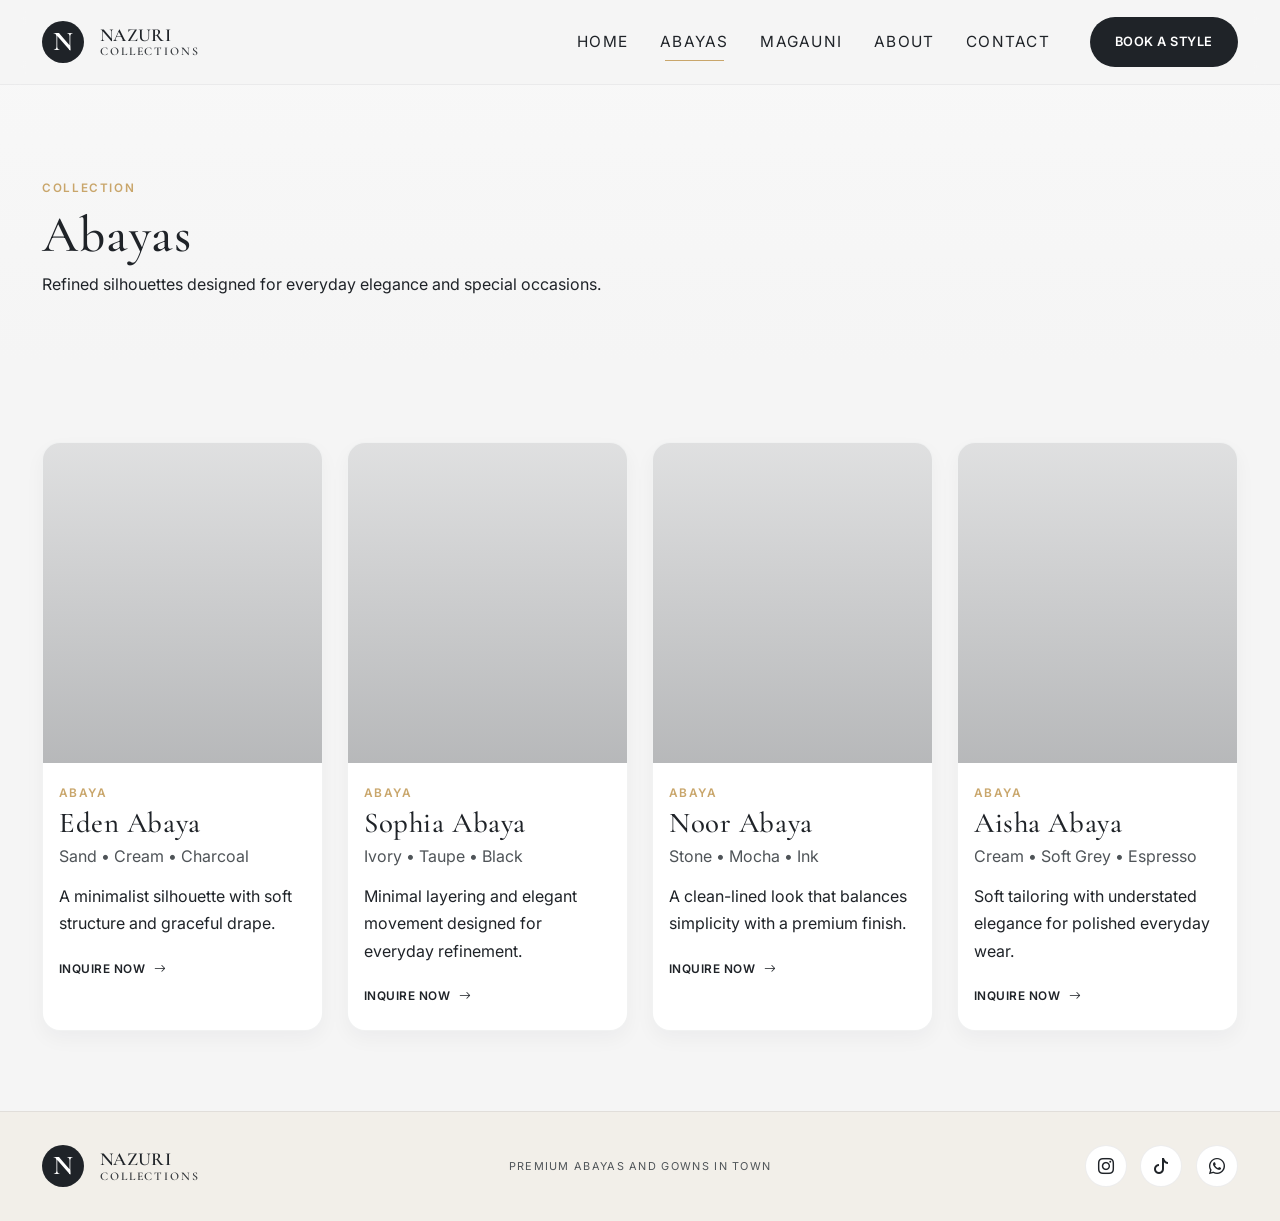
==== pages/abayas.html @ db96d814 "First part before revision" ====
<!DOCTYPE html>
<html lang="en">
  <head>
    <meta charset="UTF-8" />
    <meta name="viewport" content="width=device-width, initial-scale=1.0" />
    <meta
      name="description"
      content="Explore our abaya collection at Nazuri Collections, designed with timeless elegance and modern modest fashion styling."
    />
    <title>Abayas | Nazuri Collections</title>
    <link rel="preconnect" href="https://fonts.googleapis.com" />
    <link rel="preconnect" href="https://fonts.gstatic.com" crossorigin />
    <link
      href="https://fonts.googleapis.com/css2?family=Cormorant+Garamond:wght@400;500;600;700&family=Inter:wght@400;500;600;700&display=swap"
      rel="stylesheet"
    />
    <link
      rel="stylesheet"
      href="https://cdn.jsdelivr.net/npm/bootstrap@5.3.3/dist/css/bootstrap.min.css"
    />
    <link
      rel="stylesheet"
      href="https://cdn.jsdelivr.net/npm/bootstrap-icons@1.11.3/font/bootstrap-icons.min.css"
    />
    <link rel="stylesheet" href="../assets/css/style.css" />
  </head>
  <body>
    <header class="site-header">
      <nav class="navbar navbar-expand-lg navbar-light px-3 px-lg-4 py-3">
        <div class="container-xl">
          <a class="navbar-brand d-flex align-items-center gap-3" href="../index.html" aria-label="Nazuri Collections home">
            <span class="brand-mark" aria-hidden="true">N</span>
            <div class="brand-copy">
              <span class="brand-name">NAZURI</span>
              <span class="brand-subtitle">Collections</span>
            </div>
          </a>

          <button
            class="navbar-toggler border-0 shadow-none"
            type="button"
            data-bs-toggle="offcanvas"
            data-bs-target="#mobileMenu"
            aria-controls="mobileMenu"
            aria-label="Open navigation menu"
          >
            <span class="navbar-toggler-icon"></span>
          </button>

          <div class="collapse navbar-collapse justify-content-end">
            <ul class="navbar-nav align-items-center gap-lg-3">
              <li class="nav-item"><a class="nav-link" href="../index.html">Home</a></li>
              <li class="nav-item"><a class="nav-link active" href="abayas.html">Abayas</a></li>
              <li class="nav-item"><a class="nav-link" href="magauni.html">Magauni</a></li>
              <li class="nav-item"><a class="nav-link" href="about.html">About</a></li>
              <li class="nav-item"><a class="nav-link" href="contact.html">Contact</a></li>
              <li class="nav-item ms-lg-3">
                <a class="btn btn-primary btn-cta" href="contact.html">Book a Style</a>
              </li>
            </ul>
          </div>
        </div>
      </nav>
    </header>

    <div class="offcanvas offcanvas-end" tabindex="-1" id="mobileMenu" aria-labelledby="mobileMenuLabel">
      <div class="offcanvas-header">
        <h5 class="offcanvas-title" id="mobileMenuLabel">Menu</h5>
        <button type="button" class="btn-close" data-bs-dismiss="offcanvas" aria-label="Close menu"></button>
      </div>
      <div class="offcanvas-body">
        <ul class="nav flex-column mobile-nav">
          <li><a class="nav-link" href="../index.html">Home</a></li>
          <li><a class="nav-link active" href="abayas.html">Abayas</a></li>
          <li><a class="nav-link" href="magauni.html">Magauni</a></li>
          <li><a class="nav-link" href="about.html">About</a></li>
          <li><a class="nav-link" href="contact.html">Contact</a></li>
          <li class="mt-3"><a class="btn btn-primary w-100 btn-cta" href="contact.html">Book a Style</a></li>
        </ul>
      </div>
    </div>

    <main>
      <section class="page-hero collection-hero">
        <div class="container-xl">
          <div class="page-hero-inner">
            <p class="eyebrow">Collection</p>
            <h1>Abayas</h1>
            <p>
              Refined silhouettes designed for everyday elegance and special occasions.
            </p>
          </div>
        </div>
      </section>

      <section class="section-space">
        <div class="container-xl">
          <div class="row g-4" id="product-grid-abayas"></div>
        </div>
      </section>
    </main>

    <footer class="site-footer">
      <div class="container-xl">
        <div class="row g-4 align-items-center">
          <div class="col-lg-4">
            <a class="navbar-brand d-flex align-items-center gap-3" href="../index.html">
              <span class="brand-mark" aria-hidden="true">N</span>
              <div class="brand-copy">
                <span class="brand-name">NAZURI</span>
                <span class="brand-subtitle">Collections</span>
              </div>
            </a>
          </div>
          <div class="col-lg-4 text-lg-center">
            <p class="footer-copy">Premium abayas and gowns in town</p>
          </div>
          <div class="col-lg-4 text-lg-end">
            <div class="social-links">
              <a href="https://instagram.com" target="_blank" rel="noreferrer" aria-label="Instagram"><i class="bi bi-instagram"></i></a>
              <a href="https://www.tiktok.com" target="_blank" rel="noreferrer" aria-label="TikTok"><i class="bi bi-tiktok"></i></a>
              <a href="https://wa.me/REPLACE_WITH_NAZURI_WHATSAPP_NUMBER" target="_blank" rel="noreferrer" aria-label="WhatsApp"><i class="bi bi-whatsapp"></i></a>
            </div>
          </div>
        </div>
      </div>
    </footer>

    <script src="https://cdn.jsdelivr.net/npm/bootstrap@5.3.3/dist/js/bootstrap.bundle.min.js"></script>
    <script src="../assets/js/main.js"></script>
  </body>
</html>
---- assets/css/style.css ----
:root {
  --color-charcoal: #1f2328;
  --color-offwhite: #f5f5f5;
  --color-grey: #b5b5b5;
  --color-gold: #c9a66b;
  --color-white: #ffffff;
  --color-surface: #f8f6f2;
  --color-muted: #e9e2d7;
  --color-text: #1f2328;
  --color-text-soft: #4f5458;
  --shadow-soft: 0 18px 42px rgba(31, 35, 40, 0.08);
  --border-soft: rgba(31, 35, 40, 0.08);
  --container: 1220px;
  --radius-lg: 26px;
  --radius-md: 18px;
  --radius-sm: 12px;
}

* {
  box-sizing: border-box;
}

html {
  scroll-behavior: smooth;
}

body {
  margin: 0;
  font-family: "Inter", sans-serif;
  background: var(--color-offwhite);
  color: var(--color-text);
  line-height: 1.7;
}

img {
  max-width: 100%;
  display: block;
}

a {
  text-decoration: none;
  transition: all 0.2s ease;
}

button,
input,
textarea {
  font: inherit;
}

h1,
h2,
h3,
.brand-name,
.brand-subtitle {
  font-family: "Cormorant Garamond", serif;
  letter-spacing: 0.02em;
}

p {
  margin: 0 0 1rem;
}

.container-xl {
  max-width: var(--container);
}

.site-header {
  position: sticky;
  top: 0;
  z-index: 1020;
  background: rgba(245, 245, 245, 0.9);
  backdrop-filter: blur(12px);
  border-bottom: 1px solid rgba(31, 35, 40, 0.05);
}

.navbar {
  min-height: 76px;
}

.navbar-brand {
  color: var(--color-charcoal);
  margin-right: 0;
}

.brand-mark {
  display: inline-flex;
  align-items: center;
  justify-content: center;
  width: 42px;
  height: 42px;
  border-radius: 50%;
  background: var(--color-charcoal);
  color: var(--color-white);
  font-family: "Cormorant Garamond", serif;
  font-size: 1.7rem;
  font-weight: 700;
}

.brand-copy {
  display: flex;
  flex-direction: column;
  line-height: 1.05;
}

.brand-name,
.brand-subtitle {
  display: block;
  font-size: 1.15rem;
  font-weight: 600;
}

.brand-subtitle {
  font-size: 0.74rem;
  letter-spacing: 0.16em;
  text-transform: uppercase;
  opacity: 0.9;
}

.navbar-nav .nav-link {
  color: var(--color-charcoal);
  font-size: 0.96rem;
  letter-spacing: 0.08em;
  text-transform: uppercase;
  padding: 0.625rem 0.8rem;
  position: relative;
}

.navbar-nav .nav-link::after {
  content: "";
  position: absolute;
  left: 0.8rem;
  right: 0.8rem;
  bottom: 0.25rem;
  height: 1px;
  background: var(--color-gold);
  transform: scaleX(0);
  transform-origin: left;
  transition: transform 0.2s ease;
}

.navbar-nav .nav-link:hover,
.navbar-nav .nav-link:focus-visible,
.navbar-nav .nav-link.active {
  color: var(--color-charcoal);
}

.navbar-nav .nav-link:hover::after,
.navbar-nav .nav-link:focus-visible::after,
.navbar-nav .nav-link.active::after {
  transform: scaleX(1);
}

.btn {
  border-radius: 999px;
  padding: 0.9rem 1.7rem;
  font-weight: 600;
  letter-spacing: 0.04em;
  text-transform: uppercase;
  font-size: 0.8rem;
  border: 1px solid transparent;
  transition: all 0.2s ease;
}

.btn-primary {
  background: var(--color-charcoal);
  color: var(--color-white);
  box-shadow: none;
}

.btn-primary:hover,
.btn-primary:focus-visible {
  background: #0f1115;
  color: var(--color-white);
}

.btn-secondary {
  background: transparent;
  border-color: rgba(31, 35, 40, 0.25);
  color: var(--color-charcoal);
}

.btn-secondary:hover,
.btn-secondary:focus-visible {
  border-color: var(--color-charcoal);
  color: var(--color-charcoal);
  background: rgba(31, 35, 40, 0.04);
}

.btn-cta {
  padding-inline: 1.5rem;
}

.hero-section {
  padding: 3.5rem 0 4rem;
  background: linear-gradient(180deg, rgba(255,255,255,0.2), transparent 65%);
}

.content-column {
  padding-top: 2rem;
}

.eyebrow {
  display: inline-block;
  margin-bottom: 0.8rem;
  color: var(--color-gold);
  text-transform: uppercase;
  letter-spacing: 0.14em;
  font-size: 0.73rem;
  font-weight: 600;
}

.eyebrow.small {
  font-size: 0.68rem;
}

.hero-section h1,
.page-hero h1,
.section-heading h2,
.brand-story h2,
.value-card h3,
.contact-panel h2,
.contact-form-wrap h3,
.feature-card h3,
.product-card h3 {
  margin-bottom: 1rem;
  color: var(--color-charcoal);
}

.hero-section h1 {
  max-width: 520px;
  font-size: clamp(3.2rem, 6vw, 6rem);
  line-height: 0.9;
  font-weight: 600;
  margin-bottom: 1.2rem;
}

.hero-copy {
  max-width: 560px;
  font-size: 1.08rem;
  color: var(--color-text-soft);
  margin-bottom: 1.75rem;
}

.hero-actions {
  display: flex;
  flex-wrap: wrap;
  gap: 1rem;
  margin-bottom: 2rem;
}

.hero-metrics {
  display: flex;
  flex-wrap: wrap;
  gap: 1.25rem 2.2rem;
  padding-top: 1.5rem;
  border-top: 1px solid var(--border-soft);
}

.hero-metrics div {
  display: flex;
  flex-direction: column;
  gap: 0.15rem;
}

.hero-metrics strong {
  font-size: 1.1rem;
  color: var(--color-charcoal);
}

.hero-metrics span {
  font-size: 0.85rem;
  color: var(--color-text-soft);
}

.editorial-visual {
  position: relative;
  min-height: 640px;
  border-radius: var(--radius-lg);
  overflow: hidden;
  background: linear-gradient(135deg, rgba(31,35,40,0.95), rgba(31,35,40,0.5)),
    url("https://images.unsplash.com/photo-1529139574466-a303027c1d8b?auto=format&fit=crop&w=900&q=80") center/cover no-repeat;
  box-shadow: var(--shadow-soft);
}

.visual-card {
  position: absolute;
  border-radius: var(--radius-md);
  background: rgba(255,255,255,0.1);
  border: 1px solid rgba(255,255,255,0.2);
  backdrop-filter: blur(2px);
  color: var(--color-white);
}

.visual-card-large {
  right: 15%;
  bottom: 8%;
  width: 260px;
  height: 340px;
  box-shadow: 0 30px 60px rgba(18, 22, 29, 0.25);
  background: linear-gradient(135deg, rgba(255,255,255,0.08), rgba(255,255,255,0.02));
}

.visual-card-small {
  left: 8%;
  top: 9%;
  width: 200px;
  height: 120px;
  display: flex;
  align-items: center;
  justify-content: center;
  font-size: 1rem;
  letter-spacing: 0.08em;
  text-transform: uppercase;
}

.card-tag {
  position: absolute;
  left: 1.15rem;
  bottom: 1.15rem;
  padding: 0.52rem 0.9rem;
  border-radius: 999px;
  background: rgba(201, 166, 107, 0.18);
  color: var(--color-white);
  font-size: 0.72rem;
  letter-spacing: 0.09em;
  text-transform: uppercase;
}

.section-space {
  padding: 5rem 0;
}

.section-heading {
  margin-bottom: 2rem;
}

.section-heading.centered {
  text-align: center;
}

.section-heading h2,
.brand-story h2 {
  font-size: clamp(2.2rem, 3vw, 3.2rem);
  line-height: 0.95;
  margin-bottom: 0;
}

.text-link {
  display: inline-flex;
  align-items: center;
  gap: 0.55rem;
  color: var(--color-charcoal);
  font-weight: 600;
  letter-spacing: 0.04em;
  text-transform: uppercase;
  font-size: 0.74rem;
}

.text-link:hover,
.text-link:focus-visible {
  color: var(--color-gold);
}

.feature-card {
  display: flex;
  flex-direction: column;
  overflow: hidden;
  border-radius: var(--radius-lg);
  background: var(--color-white);
  box-shadow: var(--shadow-soft);
  border: 1px solid rgba(31,35,40,0.04);
}

.feature-image {
  min-height: 410px;
  display: flex;
  align-items: end;
  justify-content: flex-start;
  padding: 1.5rem;
  color: var(--color-white);
  font-family: "Cormorant Garamond", serif;
  font-size: clamp(2rem, 2vw, 3rem);
  font-weight: 600;
  letter-spacing: 0.02em;
}

.feature-card-abaya .feature-image {
  background: linear-gradient(180deg, rgba(31,35,40,0.12), rgba(31,35,40,0.55)), url("https://images.unsplash.com/photo-1524504388940-b1c1722653e1?auto=format&fit=crop&w=1200&q=80") center/cover no-repeat;
}

.feature-card-gown .feature-image {
  background: linear-gradient(180deg, rgba(31,35,40,0.12), rgba(31,35,40,0.55)), url("https://images.unsplash.com/photo-1483985988355-763728e1935b?auto=format&fit=crop&w=1200&q=80") center/cover no-repeat;
}

.feature-content {
  padding: 1.7rem 1.5rem 1.75rem;
}

.feature-content h3 {
  font-size: clamp(2rem, 2vw, 2.6rem);
  line-height: 0.95;
  margin-bottom: 0.7rem;
}

.product-card {
  background: var(--color-white);
  border-radius: var(--radius-md);
  overflow: hidden;
  border: 1px solid rgba(31,35,40,0.06);
  box-shadow: rgba(31,35,40,0.04) 0 8px 20px;
  height: 100%;
}

.product-image {
  height: 320px;
  background-size: cover;
  background-position: center;
}

.image-placeholder {
  background-size: cover;
  background-position: center;
}

.image-sand {
  background-image: linear-gradient(180deg, rgba(31,35,40,0.2), rgba(31,35,40,0.35)), url("https://images.unsplash.com/photo-1529139574466-a303027c1d8b?auto=format&fit=crop&w=900&q=80");
}

.image-ivory {
  background-image: linear-gradient(180deg, rgba(31,35,40,0.15), rgba(31,35,40,0.3)), url("https://images.unsplash.com/photo-1487412720507-e7ab37603c6f?auto=format&fit=crop&w=900&q=80");
}

.image-charcoal {
  background-image: linear-gradient(180deg, rgba(31,35,40,0.18), rgba(31,35,40,0.38)), url("https://images.unsplash.com/photo-1524504388940-b1c1722653e1?auto=format&fit=crop&w=900&q=80");
}

.image-gold {
  background-image: linear-gradient(180deg, rgba(31,35,40,0.1), rgba(31,35,40,0.32)), url("https://images.unsplash.com/photo-1515886657613-9f3515b0c78f?auto=format&fit=crop&w=900&q=80");
}

.product-body {
  padding: 1.25rem 1rem 1.35rem;
}

.category {
  margin-bottom: 0.4rem;
  font-size: 0.74rem;
  letter-spacing: 0.12em;
  color: var(--color-gold);
  text-transform: uppercase;
  font-weight: 600;
}

.product-body h3 {
  font-size: clamp(1.8rem, 2vw, 2.3rem);
  line-height: 0.95;
  margin-bottom: 0.4rem;
}

.meta {
  color: var(--color-text-soft);
  margin-bottom: 0.8rem;
}

.brand-story {
  background: rgba(255,255,255,0.3);
}

.story-image {
  position: relative;
  min-height: 420px;
  border-radius: var(--radius-lg);
  display: flex;
  align-items: flex-end;
  justify-content: center;
  padding: 1.25rem;
  color: var(--color-white);
  background: linear-gradient(180deg, rgba(31,35,40,0.18), rgba(31,35,40,0.58)), url("https://images.unsplash.com/photo-1529139574466-a303027c1d8b?auto=format&fit=crop&w=1100&q=80") center/cover no-repeat;
  box-shadow: var(--shadow-soft);
}

.story-image span {
  display: inline-block;
  background: rgba(31,35,40,0.36);
  border: 1px solid rgba(255,255,255,0.2);
  padding: 0.55rem 0.9rem;
  border-radius: 999px;
  letter-spacing: 0.1em;
  text-transform: uppercase;
  font-size: 0.7rem;
}

.inquiry-panel {
  display: flex;
  justify-content: space-between;
  align-items: center;
  gap: 1.5rem;
  background: var(--color-charcoal);
  color: var(--color-white);
  border-radius: var(--radius-lg);
  padding: 2rem 2.3rem;
  box-shadow: var(--shadow-soft);
}

.inquiry-panel h2 {
  margin: 0;
  color: var(--color-white);
  font-size: clamp(2.1rem, 3vw, 3rem);
  line-height: 0.95;
}

.site-footer {
  background: #f2efe9;
  border-top: 1px solid rgba(31,35,40,0.08);
  padding: 2.1rem 0;
}

.footer-copy {
  margin: 0;
  color: var(--color-text-soft);
  text-transform: uppercase;
  letter-spacing: 0.12em;
  font-size: 0.68rem;
}

.social-links {
  display: flex;
  justify-content: flex-end;
  gap: 0.85rem;
}

.social-links a {
  display: inline-flex;
  align-items: center;
  justify-content: center;
  width: 42px;
  height: 42px;
  border-radius: 50%;
  background: var(--color-white);
  color: var(--color-charcoal);
  border: 1px solid rgba(31,35,40,0.08);
}

.social-links a:hover,
.social-links a:focus-visible {
  background: var(--color-charcoal);
  color: var(--color-white);
}

.page-hero {
  padding: 5.5rem 0 3rem;
  background: linear-gradient(180deg, rgba(255,255,255,0.2), transparent 70%);
}

.page-hero-inner {
  max-width: 760px;
}

.page-hero-inner.narrow {
  max-width: 680px;
}

.page-hero h1 {
  font-size: clamp(3rem, 4vw, 5rem);
  line-height: 0.92;
  margin-bottom: 0.75rem;
}

.collection-hero {
  background: linear-gradient(180deg, rgba(255,255,255,0.25), rgba(245,245,245,0.9)), url("https://images.unsplash.com/photo-1524504388940-b1c1722653e1?auto=format&fit=crop&w=1600&q=80") center/cover no-repeat;
}

.alt-hero {
  background: linear-gradient(180deg, rgba(255,255,255,0.25), rgba(245,245,245,0.9)), url("https://images.unsplash.com/photo-1483985988355-763728e1935b?auto=format&fit=crop&w=1600&q=80") center/cover no-repeat;
}

.about-hero {
  background: linear-gradient(180deg, rgba(255,255,255,0.25), rgba(245,245,245,0.9)), url("https://images.unsplash.com/photo-1529139574466-a303027c1d8b?auto=format&fit=crop&w=1600&q=80") center/cover no-repeat;
}

.contact-hero {
  background: linear-gradient(180deg, rgba(255,255,255,0.25), rgba(245,245,245,0.9)), url("https://images.unsplash.com/photo-1515886657613-9f3515b0c78f?auto=format&fit=crop&w=1600&q=80") center/cover no-repeat;
}

.muted-surface {
  background: rgba(255,255,255,0.35);
}

.value-card {
  background: var(--color-white);
  border: 1px solid rgba(31,35,40,0.05);
  border-radius: var(--radius-md);
  padding: 2rem 1.5rem;
  text-align: center;
  box-shadow: rgba(31,35,40,0.04) 0 10px 22px;
}

.value-card i {
  display: inline-flex;
  align-items: center;
  justify-content: center;
  width: 58px;
  height: 58px;
  border-radius: 50%;
  background: rgba(201,166,107,0.14);
  color: var(--color-charcoal);
  font-size: 1.5rem;
  margin-bottom: 0.9rem;
}

.value-card h3 {
  margin-bottom: 0.5rem;
  font-size: 2rem;
}

.story-image-large {
  min-height: 520px;
}

.contact-panel,
.contact-form-wrap {
  background: var(--color-white);
  border-radius: var(--radius-lg);
  border: 1px solid rgba(31,35,40,0.05);
  box-shadow: rgba(31,35,40,0.04) 0 12px 25px;
}

.contact-panel {
  padding: 2rem 1.5rem;
}

.contact-list {
  list-style: none;
  padding: 0;
  margin: 1.5rem 0 0;
  display: grid;
  gap: 1rem;
}

.contact-list li {
  display: flex;
  align-items: center;
  gap: 0.8rem;
  padding-bottom: 0.9rem;
  border-bottom: 1px solid rgba(31,35,40,0.05);
}

.contact-list i {
  width: 40px;
  height: 40px;
  display: inline-flex;
  align-items: center;
  justify-content: center;
  border-radius: 50%;
  background: rgba(201,166,107,0.12);
  color: var(--color-charcoal);
}

.contact-list a {
  color: var(--color-charcoal);
  font-weight: 600;
}

.contact-form-wrap {
  padding: 2rem 1.5rem;
}

.contact-form label {
  display: block;
  margin-bottom: 0.45rem;
  color: var(--color-charcoal);
  font-weight: 600;
}

.contact-form input,
.contact-form textarea {
  width: 100%;
  background: var(--color-offwhite);
  border: 1px solid rgba(31,35,40,0.08);
  border-radius: 14px;
  padding: 0.85rem 1rem;
  color: var(--color-charcoal);
}

.contact-form input:focus,
.contact-form textarea:focus {
  outline: none;
  border-color: rgba(201,166,107,0.9);
  box-shadow: 0 0 0 0.2rem rgba(201,166,107,0.18);
}

.offcanvas {
  background: rgba(245,245,245,0.98);
}

.mobile-nav .nav-link {
  color: var(--color-charcoal);
  font-size: 1rem;
  text-transform: uppercase;
  letter-spacing: 0.08em;
  padding: 0.8rem 0;
}

@media (max-width: 991.98px) {
  .navbar-toggler {
    border: 0;
  }

  .hero-section {
    padding-top: 2.4rem;
  }

  .editorial-visual {
    min-height: 520px;
  }

  .inquiry-panel {
    flex-direction: column;
    align-items: flex-start;
  }
}

@media (max-width: 767.98px) {
  .section-space {
    padding: 4rem 0;
  }

  .hero-metrics {
    gap: 1rem 1.4rem;
  }

  .feature-image {
    min-height: 300px;
  }

  .product-image {
    height: 280px;
  }

  .story-image {
    min-height: 320px;
  }

  .inquiry-panel {
    padding: 1.5rem 1.25rem;
  }

  .social-links {
    justify-content: flex-start;
  }
}

@media (max-width: 575.98px) {
  .hero-section h1 {
    font-size: 3rem;
  }

  .hero-actions {
    flex-direction: column;
    align-items: stretch;
  }

  .btn {
    width: 100%;
  }

  .section-heading {
    margin-bottom: 1.5rem;
  }

  .navbar-brand {
    gap: 0.8rem !important;
  }

  .brand-name,
  .brand-subtitle {
    font-size: 0.98rem;
  }
}
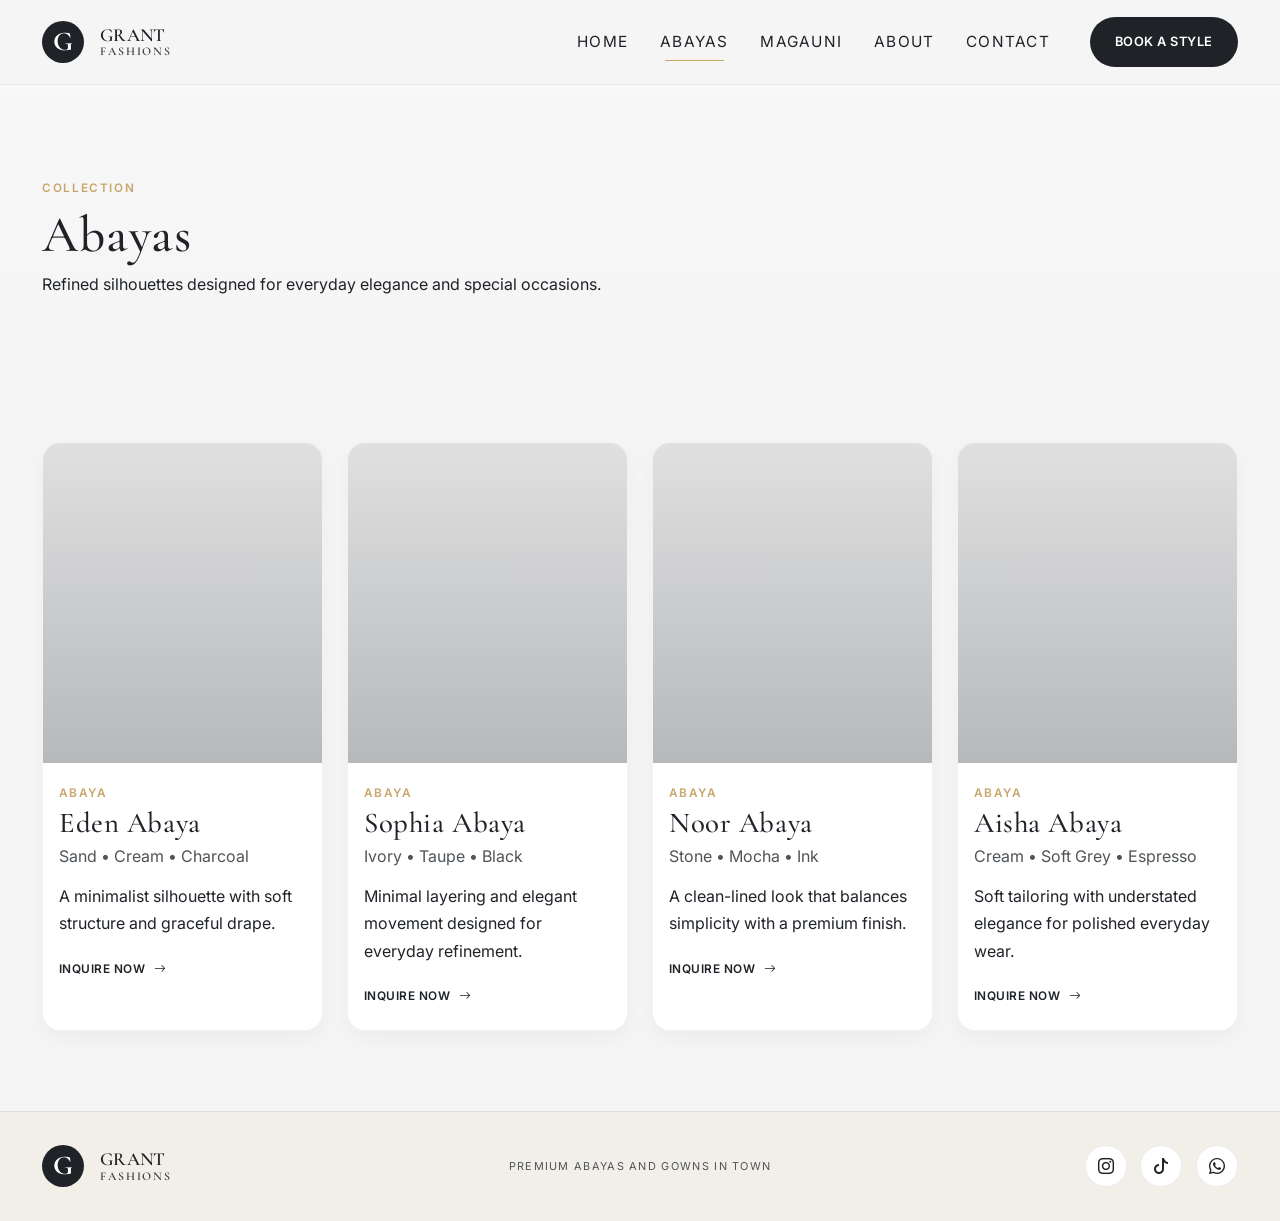
==== commit f3bb0bcc: "nazuri collections to grant fashions" ====
--- a/pages/abayas.html
+++ b/pages/abayas.html
@@ -5,9 +5,9 @@
     <meta name="viewport" content="width=device-width, initial-scale=1.0" />
     <meta
       name="description"
-      content="Explore our abaya collection at Nazuri Collections, designed with timeless elegance and modern modest fashion styling."
+      content="Explore our abaya collection at Grant Fashions, designed with timeless elegance and modern modest fashion styling."
     />
-    <title>Abayas | Nazuri Collections</title>
+    <title>Abayas | Grant Fashions</title>
     <link rel="preconnect" href="https://fonts.googleapis.com" />
     <link rel="preconnect" href="https://fonts.gstatic.com" crossorigin />
     <link
@@ -28,11 +28,11 @@
     <header class="site-header">
       <nav class="navbar navbar-expand-lg navbar-light px-3 px-lg-4 py-3">
         <div class="container-xl">
-          <a class="navbar-brand d-flex align-items-center gap-3" href="../index.html" aria-label="Nazuri Collections home">
-            <span class="brand-mark" aria-hidden="true">N</span>
+          <a class="navbar-brand d-flex align-items-center gap-3" href="../index.html" aria-label="Grant Fashions home">
+            <span class="brand-mark" aria-hidden="true">G</span>
             <div class="brand-copy">
-              <span class="brand-name">NAZURI</span>
-              <span class="brand-subtitle">Collections</span>
+              <span class="brand-name">GRANT</span>
+              <span class="brand-subtitle">Fashions</span>
             </div>
           </a>
 
@@ -105,10 +105,10 @@
         <div class="row g-4 align-items-center">
           <div class="col-lg-4">
             <a class="navbar-brand d-flex align-items-center gap-3" href="../index.html">
-              <span class="brand-mark" aria-hidden="true">N</span>
+              <span class="brand-mark" aria-hidden="true">G</span>
               <div class="brand-copy">
-                <span class="brand-name">NAZURI</span>
-                <span class="brand-subtitle">Collections</span>
+                <span class="brand-name">GRANT</span>
+                <span class="brand-subtitle">Fashions</span>
               </div>
             </a>
           </div>
@@ -117,9 +117,9 @@
           </div>
           <div class="col-lg-4 text-lg-end">
             <div class="social-links">
-              <a href="https://instagram.com" target="_blank" rel="noreferrer" aria-label="Instagram"><i class="bi bi-instagram"></i></a>
-              <a href="https://www.tiktok.com" target="_blank" rel="noreferrer" aria-label="TikTok"><i class="bi bi-tiktok"></i></a>
-              <a href="https://wa.me/REPLACE_WITH_NAZURI_WHATSAPP_NUMBER" target="_blank" rel="noreferrer" aria-label="WhatsApp"><i class="bi bi-whatsapp"></i></a>
+              <a href="https://www.instagram.com/nazuri_collections?rpxt=MTAxbjE5YnJ2ejRicw==" target="_blank" rel="noreferrer" aria-label="Instagram"><i class="bi bi-instagram"></i></a>
+              <a href="https://www.tiktok.com/@nazuri.collections?_r=1&_t=ZS-9B3DpKO2bY7" target="_blank" rel="noreferrer" aria-label="TikTok"><i class="bi bi-tiktok"></i></a>
+              <a href="https://wa.me/255767557234" target="_blank" rel="noreferrer" aria-label="WhatsApp"><i class="bi bi-whatsapp"></i></a>
             </div>
           </div>
         </div>
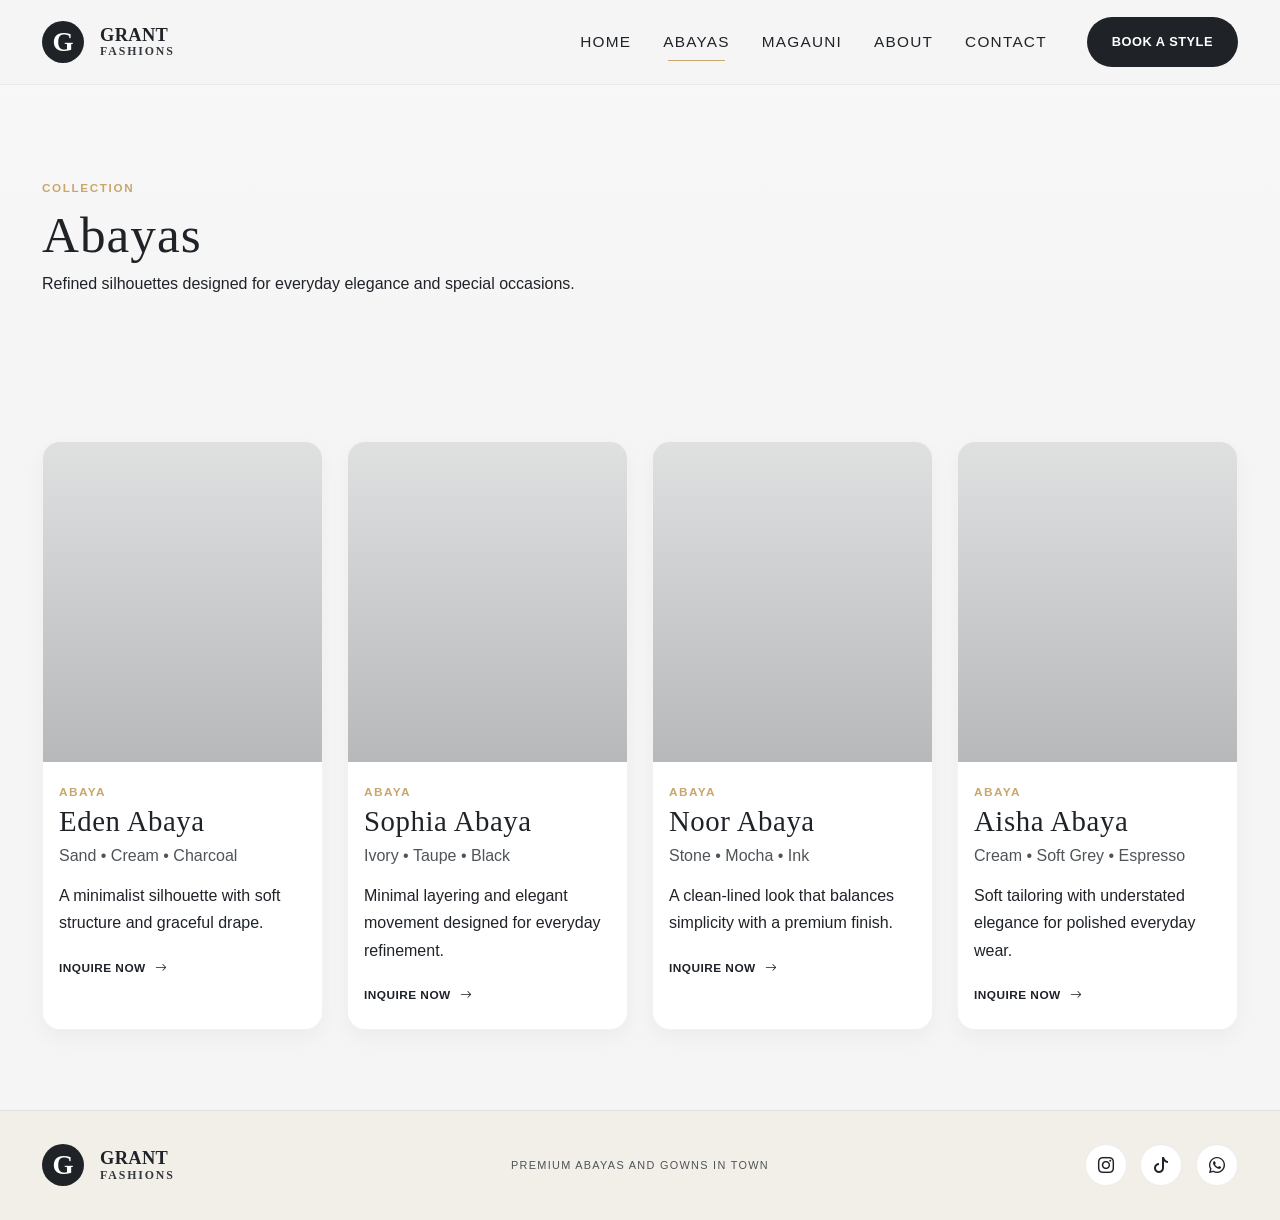
==== commit b7ce28b4: "security hardeningsecurity hardening" ====
--- a/pages/abayas.html
+++ b/pages/abayas.html
@@ -3,6 +3,9 @@
   <head>
     <meta charset="UTF-8" />
     <meta name="viewport" content="width=device-width, initial-scale=1.0" />
+    <meta http-equiv="Content-Security-Policy" content="default-src 'self'; base-uri 'self'; form-action 'self' https://wa.me; img-src 'self' data: https: blob:; style-src 'self' 'unsafe-inline' https://fonts.googleapis.com https://cdn.jsdelivr.net; font-src 'self' data: https://fonts.gstatic.com https://cdn.jsdelivr.net; script-src 'self' https://cdn.jsdelivr.net https://fonts.googleapis.com; connect-src 'self'; object-src 'none'; upgrade-insecure-requests" />
+    <meta http-equiv="Referrer-Policy" content="strict-origin-when-cross-origin" />
+    <meta http-equiv="Permissions-Policy" content="geolocation=(), microphone=(), camera=()" />
     <meta
       name="description"
       content="Explore our abaya collection at Grant Fashions, designed with timeless elegance and modern modest fashion styling."
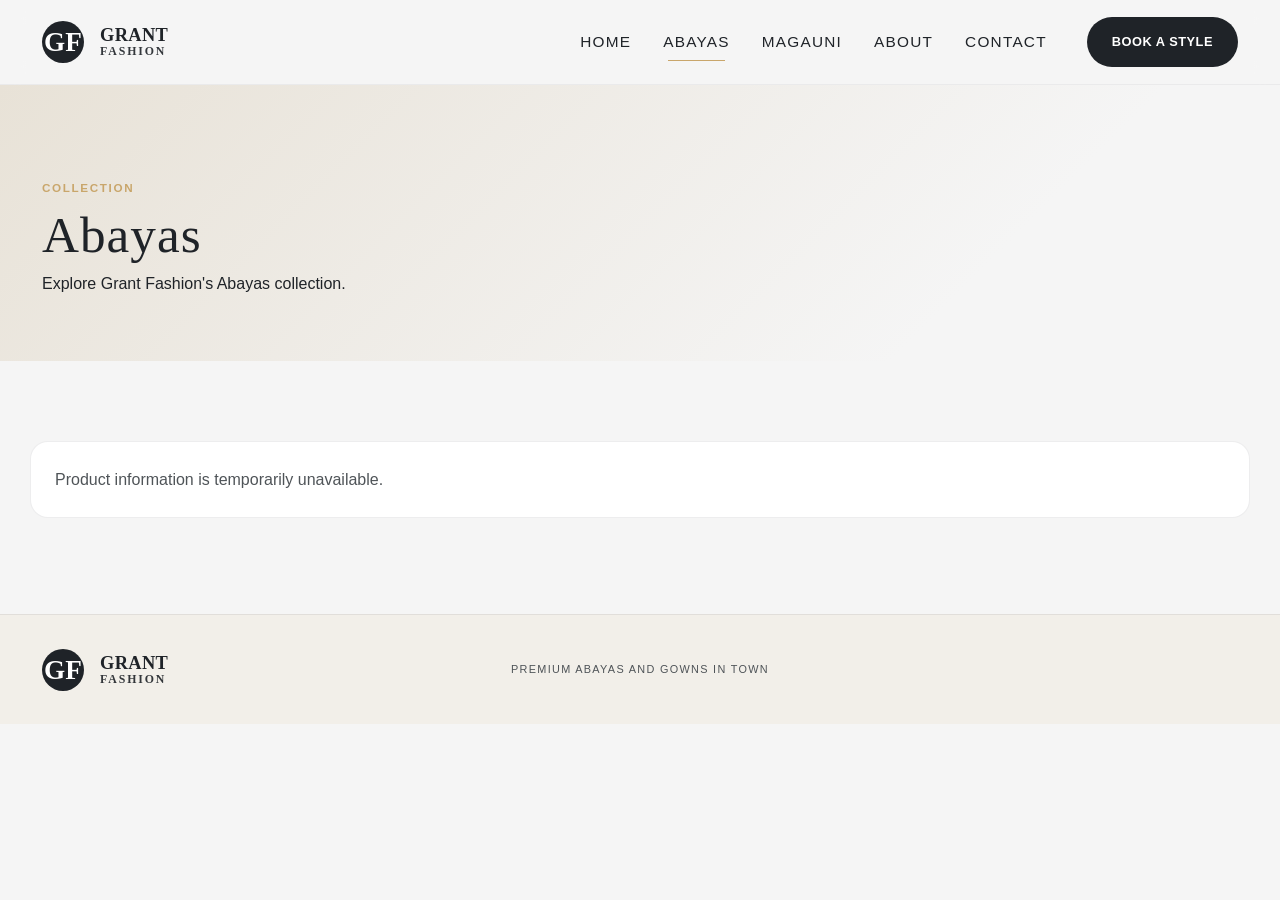
==== commit 5aa5a06d: "backend implementation" ====
--- a/pages/abayas.html
+++ b/pages/abayas.html
@@ -3,14 +3,14 @@
   <head>
     <meta charset="UTF-8" />
     <meta name="viewport" content="width=device-width, initial-scale=1.0" />
-    <meta http-equiv="Content-Security-Policy" content="default-src 'self'; base-uri 'self'; form-action 'self' https://wa.me; img-src 'self' data: https: blob:; style-src 'self' 'unsafe-inline' https://fonts.googleapis.com https://cdn.jsdelivr.net; font-src 'self' data: https://fonts.gstatic.com https://cdn.jsdelivr.net; script-src 'self' https://cdn.jsdelivr.net https://fonts.googleapis.com; connect-src 'self'; object-src 'none'; upgrade-insecure-requests" />
+    <meta http-equiv="Content-Security-Policy" content="default-src 'self'; base-uri 'self'; form-action 'self' https://wa.me; img-src 'self' data:; style-src 'self' 'unsafe-inline' https://fonts.googleapis.com https://cdn.jsdelivr.net; font-src 'self' https://fonts.gstatic.com https://cdn.jsdelivr.net; script-src 'self' https://cdn.jsdelivr.net; connect-src 'self'; object-src 'none'" />
     <meta http-equiv="Referrer-Policy" content="strict-origin-when-cross-origin" />
     <meta http-equiv="Permissions-Policy" content="geolocation=(), microphone=(), camera=()" />
     <meta
       name="description"
-      content="Explore our abaya collection at Grant Fashions, designed with timeless elegance and modern modest fashion styling."
+      content="Explore Grant Fashion's abaya collection."
     />
-    <title>Abayas | Grant Fashions</title>
+    <title>Abayas | Grant Fashion</title>
     <link rel="preconnect" href="https://fonts.googleapis.com" />
     <link rel="preconnect" href="https://fonts.gstatic.com" crossorigin />
     <link
@@ -31,11 +31,11 @@
     <header class="site-header">
       <nav class="navbar navbar-expand-lg navbar-light px-3 px-lg-4 py-3">
         <div class="container-xl">
-          <a class="navbar-brand d-flex align-items-center gap-3" href="../index.html" aria-label="Grant Fashions home">
-            <span class="brand-mark" aria-hidden="true">G</span>
+          <a class="navbar-brand d-flex align-items-center gap-3" href="../index.html" aria-label="Grant Fashion home">
+            <span class="brand-mark" aria-hidden="true">GF</span>
             <div class="brand-copy">
               <span class="brand-name">GRANT</span>
-              <span class="brand-subtitle">Fashions</span>
+              <span class="brand-subtitle">Fashion</span>
             </div>
           </a>
 
@@ -89,8 +89,8 @@
           <div class="page-hero-inner">
             <p class="eyebrow">Collection</p>
             <h1>Abayas</h1>
-            <p>
-              Refined silhouettes designed for everyday elegance and special occasions.
+            <p data-collection-description="abayas">
+              Explore Grant Fashion's Abayas collection.
             </p>
           </div>
         </div>
@@ -98,7 +98,7 @@
 
       <section class="section-space">
         <div class="container-xl">
-          <div class="row g-4" id="product-grid-abayas"></div>
+          <div class="row g-4" id="product-grid-abayas"><p class="empty-state" role="status">Loading published products…</p></div>
         </div>
       </section>
     </main>
@@ -108,10 +108,10 @@
         <div class="row g-4 align-items-center">
           <div class="col-lg-4">
             <a class="navbar-brand d-flex align-items-center gap-3" href="../index.html">
-              <span class="brand-mark" aria-hidden="true">G</span>
+              <span class="brand-mark" aria-hidden="true">GF</span>
               <div class="brand-copy">
                 <span class="brand-name">GRANT</span>
-                <span class="brand-subtitle">Fashions</span>
+                <span class="brand-subtitle">Fashion</span>
               </div>
             </a>
           </div>
@@ -120,9 +120,9 @@
           </div>
           <div class="col-lg-4 text-lg-end">
             <div class="social-links">
-              <a href="https://www.instagram.com/nazuri_collections?rpxt=MTAxbjE5YnJ2ejRicw==" target="_blank" rel="noreferrer" aria-label="Instagram"><i class="bi bi-instagram"></i></a>
-              <a href="https://www.tiktok.com/@nazuri.collections?_r=1&_t=ZS-9B3DpKO2bY7" target="_blank" rel="noreferrer" aria-label="TikTok"><i class="bi bi-tiktok"></i></a>
-              <a href="https://wa.me/255767557234" target="_blank" rel="noreferrer" aria-label="WhatsApp"><i class="bi bi-whatsapp"></i></a>
+              <a data-setting-link="instagram_url" href="#" aria-label="Instagram" hidden><i class="bi bi-instagram"></i></a>
+              <a data-setting-link="tiktok_url" href="#" aria-label="TikTok" hidden><i class="bi bi-tiktok"></i></a>
+              <a data-setting-link="business_whatsapp" href="#" aria-label="WhatsApp" hidden><i class="bi bi-whatsapp"></i></a>
             </div>
           </div>
         </div>
--- a/assets/css/style.css
+++ b/assets/css/style.css
@@ -37,6 +37,10 @@
   display: block;
 }
 
+[hidden] {
+  display: none !important;
+}
+
 a {
   text-decoration: none;
   transition: all 0.2s ease;
@@ -278,9 +282,30 @@
   min-height: 640px;
   border-radius: var(--radius-lg);
   overflow: hidden;
-  background: linear-gradient(135deg, rgba(31,35,40,0.95), rgba(31,35,40,0.5)),
-    url("https://images.unsplash.com/photo-1529139574466-a303027c1d8b?auto=format&fit=crop&w=900&q=80") center/cover no-repeat;
+  background:
+    radial-gradient(ellipse at 68% 28%, rgba(201, 166, 107, 0.3), transparent 34%),
+    linear-gradient(145deg, #5c5b57, #25292c 62%, #151719);
   box-shadow: var(--shadow-soft);
+}
+
+.editorial-image {
+  position: absolute;
+  inset: 0;
+  width: 100%;
+  height: 100%;
+  object-fit: cover;
+}
+
+.feature-image {
+  position: relative;
+}
+
+.feature-image img {
+  position: absolute;
+  inset: 0;
+  width: 100%;
+  height: 100%;
+  object-fit: cover;
 }
 
 .visual-card {
@@ -386,11 +411,11 @@
 }
 
 .feature-card-abaya .feature-image {
-  background: linear-gradient(180deg, rgba(31,35,40,0.12), rgba(31,35,40,0.55)), url("https://images.unsplash.com/photo-1524504388940-b1c1722653e1?auto=format&fit=crop&w=1200&q=80") center/cover no-repeat;
+  background: linear-gradient(145deg, #9b9385, #56524c 70%);
 }
 
 .feature-card-gown .feature-image {
-  background: linear-gradient(180deg, rgba(31,35,40,0.12), rgba(31,35,40,0.55)), url("https://images.unsplash.com/photo-1483985988355-763728e1935b?auto=format&fit=crop&w=1200&q=80") center/cover no-repeat;
+  background: linear-gradient(145deg, #c0ad9a, #66574b 70%);
 }
 
 .feature-content {
@@ -414,8 +439,20 @@
 
 .product-image {
   height: 320px;
+  width: 100%;
   background-size: cover;
   background-position: center;
+  object-fit: cover;
+}
+
+.product-image-missing {
+  display: grid;
+  place-items: center;
+  padding: 1rem;
+  background: linear-gradient(145deg, #e8e2d9, #d5cec2);
+  color: var(--color-text-soft);
+  font-size: 0.85rem;
+  text-align: center;
 }
 
 .image-placeholder {
@@ -424,19 +461,19 @@
 }
 
 .image-sand {
-  background-image: linear-gradient(180deg, rgba(31,35,40,0.2), rgba(31,35,40,0.35)), url("https://images.unsplash.com/photo-1529139574466-a303027c1d8b?auto=format&fit=crop&w=900&q=80");
+  background-image: linear-gradient(145deg, #d8caba, #938471);
 }
 
 .image-ivory {
-  background-image: linear-gradient(180deg, rgba(31,35,40,0.15), rgba(31,35,40,0.3)), url("https://images.unsplash.com/photo-1487412720507-e7ab37603c6f?auto=format&fit=crop&w=900&q=80");
+  background-image: linear-gradient(145deg, #e8ded3, #a59a8f);
 }
 
 .image-charcoal {
-  background-image: linear-gradient(180deg, rgba(31,35,40,0.18), rgba(31,35,40,0.38)), url("https://images.unsplash.com/photo-1524504388940-b1c1722653e1?auto=format&fit=crop&w=900&q=80");
+  background-image: linear-gradient(145deg, #77736e, #282a2d);
 }
 
 .image-gold {
-  background-image: linear-gradient(180deg, rgba(31,35,40,0.1), rgba(31,35,40,0.32)), url("https://images.unsplash.com/photo-1515886657613-9f3515b0c78f?auto=format&fit=crop&w=900&q=80");
+  background-image: linear-gradient(145deg, #dbcaab, #a28b64);
 }
 
 .product-body {
@@ -476,8 +513,17 @@
   justify-content: center;
   padding: 1.25rem;
   color: var(--color-white);
-  background: linear-gradient(180deg, rgba(31,35,40,0.18), rgba(31,35,40,0.58)), url("https://images.unsplash.com/photo-1529139574466-a303027c1d8b?auto=format&fit=crop&w=1100&q=80") center/cover no-repeat;
+  background: radial-gradient(ellipse at 50% 35%, rgba(201, 166, 107, 0.3), transparent 45%), linear-gradient(145deg, #77736e, #282a2d);
   box-shadow: var(--shadow-soft);
+}
+
+.story-image-photo {
+  position: absolute;
+  inset: 0;
+  width: 100%;
+  height: 100%;
+  border-radius: inherit;
+  object-fit: cover;
 }
 
 .story-image span {
@@ -568,19 +614,19 @@
 }
 
 .collection-hero {
-  background: linear-gradient(180deg, rgba(255,255,255,0.25), rgba(245,245,245,0.9)), url("https://images.unsplash.com/photo-1524504388940-b1c1722653e1?auto=format&fit=crop&w=1600&q=80") center/cover no-repeat;
+  background: linear-gradient(135deg, #e8e2d7, #f5f5f5 75%);
 }
 
 .alt-hero {
-  background: linear-gradient(180deg, rgba(255,255,255,0.25), rgba(245,245,245,0.9)), url("https://images.unsplash.com/photo-1483985988355-763728e1935b?auto=format&fit=crop&w=1600&q=80") center/cover no-repeat;
+  background: linear-gradient(135deg, #e5ddd3, #f5f5f5 75%);
 }
 
 .about-hero {
-  background: linear-gradient(180deg, rgba(255,255,255,0.25), rgba(245,245,245,0.9)), url("https://images.unsplash.com/photo-1529139574466-a303027c1d8b?auto=format&fit=crop&w=1600&q=80") center/cover no-repeat;
+  background: linear-gradient(135deg, #e3ddd2, #f5f5f5 75%);
 }
 
 .contact-hero {
-  background: linear-gradient(180deg, rgba(255,255,255,0.25), rgba(245,245,245,0.9)), url("https://images.unsplash.com/photo-1515886657613-9f3515b0c78f?auto=format&fit=crop&w=1600&q=80") center/cover no-repeat;
+  background: linear-gradient(135deg, #e6ddd1, #f5f5f5 75%);
 }
 
 .muted-surface {
@@ -690,6 +736,15 @@
   box-shadow: 0 0 0 0.2rem rgba(201,166,107,0.18);
 }
 
+.empty-state {
+  grid-column: 1 / -1;
+  padding: 1.5rem;
+  border: 1px solid var(--border-soft);
+  border-radius: var(--radius-md);
+  background: var(--color-white);
+  color: var(--color-text-soft);
+}
+
 .offcanvas {
   background: rgba(245,245,245,0.98);
 }
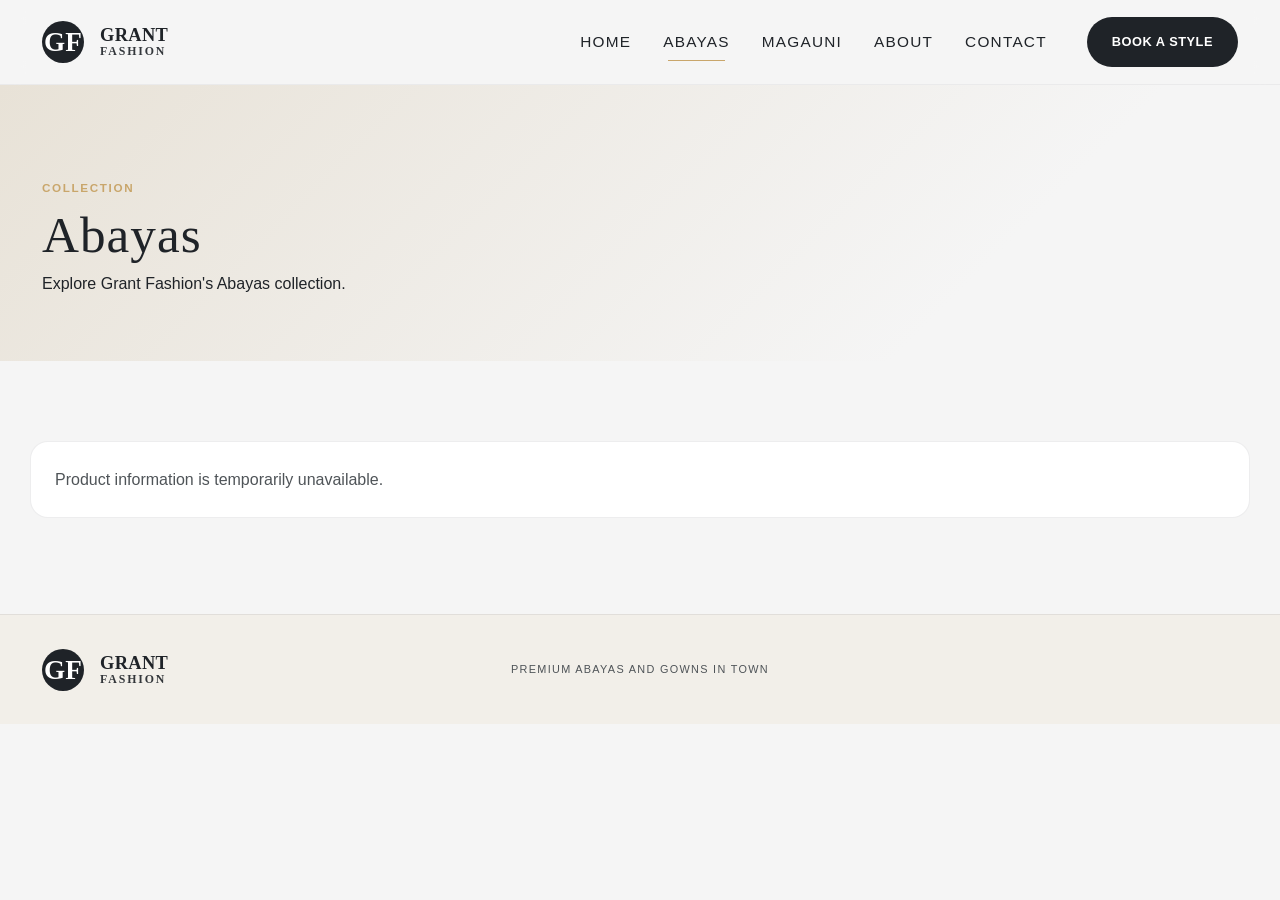
==== commit c0a3e6c4: "backend implementation" ====
--- a/pages/abayas.html
+++ b/pages/abayas.html
@@ -42,9 +42,9 @@
           <button
             class="navbar-toggler border-0 shadow-none"
             type="button"
-            data-bs-toggle="offcanvas"
-            data-bs-target="#mobileMenu"
+            data-menu-toggle
             aria-controls="mobileMenu"
+            aria-expanded="false"
             aria-label="Open navigation menu"
           >
             <span class="navbar-toggler-icon"></span>
@@ -69,7 +69,7 @@
     <div class="offcanvas offcanvas-end" tabindex="-1" id="mobileMenu" aria-labelledby="mobileMenuLabel">
       <div class="offcanvas-header">
         <h5 class="offcanvas-title" id="mobileMenuLabel">Menu</h5>
-        <button type="button" class="btn-close" data-bs-dismiss="offcanvas" aria-label="Close menu"></button>
+        <button type="button" class="btn-close" data-menu-close aria-label="Close menu"></button>
       </div>
       <div class="offcanvas-body">
         <ul class="nav flex-column mobile-nav">
--- a/assets/css/style.css
+++ b/assets/css/style.css
@@ -745,8 +745,108 @@
   color: var(--color-text-soft);
 }
 
+.navbar-toggler {
+  display: inline-grid;
+  width: 44px;
+  height: 44px;
+  place-items: center;
+  padding: 0;
+  border: 0;
+  background: transparent;
+}
+
+.navbar-toggler-icon {
+  display: block;
+  width: 1.5rem;
+  height: 1.5rem;
+  background: linear-gradient(
+    to bottom,
+    transparent 18%,
+    var(--color-charcoal) 18% 25%,
+    transparent 25% 47%,
+    var(--color-charcoal) 47% 54%,
+    transparent 54% 76%,
+    var(--color-charcoal) 76% 83%,
+    transparent 83%
+  );
+}
+
 .offcanvas {
+  position: fixed;
+  z-index: 1055;
+  top: 0;
+  right: 0;
+  bottom: 0;
+  display: flex;
+  width: min(400px, 100vw);
+  flex-direction: column;
+  overflow-y: auto;
+  padding: 1.25rem;
   background: rgba(245,245,245,0.98);
+  visibility: hidden;
+  pointer-events: none;
+  transform: translateX(100%);
+  transition: transform 0.3s ease-in-out, visibility 0.3s;
+}
+
+.offcanvas.show {
+  visibility: visible;
+  pointer-events: auto;
+  transform: translateX(0);
+}
+
+.offcanvas-header {
+  display: flex;
+  align-items: center;
+  justify-content: space-between;
+  gap: 1rem;
+}
+
+.offcanvas-title {
+  margin: 0;
+}
+
+.offcanvas-body {
+  flex: 1;
+  overflow-y: auto;
+}
+
+.btn-close {
+  width: 2rem;
+  height: 2rem;
+  border: 0;
+  background: transparent;
+  color: var(--color-charcoal);
+  font-size: 1.5rem;
+  cursor: pointer;
+}
+
+.btn-close::before {
+  content: "×";
+}
+
+@media (max-width: 991.98px) {
+  .navbar-collapse {
+    display: none !important;
+  }
+}
+
+body.menu-open::before {
+  position: fixed;
+  z-index: 1040;
+  inset: 0;
+  background: rgba(31, 35, 40, 0.38);
+  content: "";
+}
+
+@media (min-width: 992px) {
+  .navbar-toggler {
+    display: none;
+  }
+
+  .offcanvas {
+    display: none;
+  }
 }
 
 .mobile-nav .nav-link {
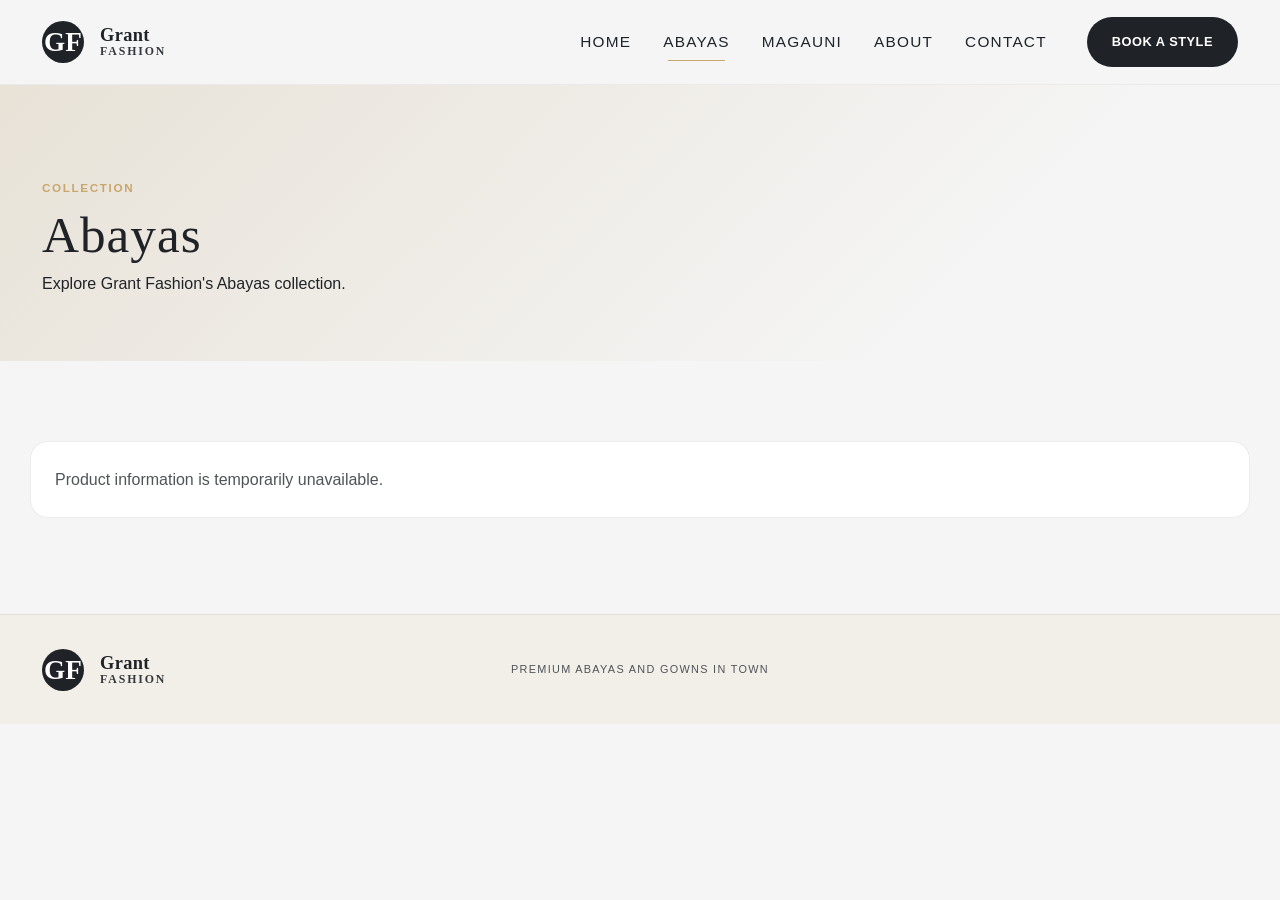
==== commit d7337af7: "admin page changes" ====
--- a/pages/abayas.html
+++ b/pages/abayas.html
@@ -11,6 +11,9 @@
       content="Explore Grant Fashion's abaya collection."
     />
     <title>Abayas | Grant Fashion</title>
+    <meta property="og:site_name" content="Grant Fashion" />
+    <meta property="og:title" content="Abayas | Grant Fashion" />
+    <meta property="og:description" content="Explore Grant Fashion's abaya collection." />
     <link rel="preconnect" href="https://fonts.googleapis.com" />
     <link rel="preconnect" href="https://fonts.gstatic.com" crossorigin />
     <link
@@ -32,10 +35,11 @@
       <nav class="navbar navbar-expand-lg navbar-light px-3 px-lg-4 py-3">
         <div class="container-xl">
           <a class="navbar-brand d-flex align-items-center gap-3" href="../index.html" aria-label="Grant Fashion home">
-            <span class="brand-mark" aria-hidden="true">GF</span>
+            <img class="brand-logo" data-brand-logo alt="" hidden />
+            <span class="brand-mark" data-brand-initials aria-hidden="true">GF</span>
             <div class="brand-copy">
-              <span class="brand-name">GRANT</span>
-              <span class="brand-subtitle">Fashion</span>
+              <span class="brand-name" data-brand-name>Grant</span>
+              <span class="brand-subtitle" data-brand-tagline>Fashion</span>
             </div>
           </a>
 
@@ -89,7 +93,7 @@
           <div class="page-hero-inner">
             <p class="eyebrow">Collection</p>
             <h1>Abayas</h1>
-            <p data-collection-description="abayas">
+            <p data-collection-description="abayas" data-brand-copy>
               Explore Grant Fashion's Abayas collection.
             </p>
           </div>
@@ -108,10 +112,11 @@
         <div class="row g-4 align-items-center">
           <div class="col-lg-4">
             <a class="navbar-brand d-flex align-items-center gap-3" href="../index.html">
-              <span class="brand-mark" aria-hidden="true">GF</span>
+              <img class="brand-logo" data-brand-logo alt="" hidden />
+              <span class="brand-mark" data-brand-initials aria-hidden="true">GF</span>
               <div class="brand-copy">
-                <span class="brand-name">GRANT</span>
-                <span class="brand-subtitle">Fashion</span>
+                <span class="brand-name" data-brand-name>Grant</span>
+                <span class="brand-subtitle" data-brand-tagline>Fashion</span>
               </div>
             </a>
           </div>
@@ -130,6 +135,7 @@
     </footer>
 
     <script src="https://cdn.jsdelivr.net/npm/bootstrap@5.3.3/dist/js/bootstrap.bundle.min.js"></script>
+    <script src="../assets/js/brand.js"></script>
     <script src="../assets/js/main.js"></script>
   </body>
 </html>
--- a/assets/css/style.css
+++ b/assets/css/style.css
@@ -101,9 +101,18 @@
   font-weight: 700;
 }
 
+.brand-logo {
+  width: 42px;
+  height: 42px;
+  border-radius: 50%;
+  object-fit: contain;
+}
+
 .brand-copy {
   display: flex;
   flex-direction: column;
+  min-width: 0;
+  max-width: min(55vw, 24rem);
   line-height: 1.05;
 }
 
@@ -112,6 +121,26 @@
   display: block;
   font-size: 1.15rem;
   font-weight: 600;
+}
+
+.brand-name,
+.brand-subtitle,
+[data-brand-copy],
+[data-brand-connect],
+[data-brand-description] {
+  white-space: normal;
+}
+
+.brand-name {
+  max-width: 100%;
+  overflow-wrap: anywhere;
+}
+
+.brand-subtitle,
+[data-brand-copy],
+[data-brand-connect],
+[data-brand-description] {
+  overflow-wrap: anywhere;
 }
 
 .brand-subtitle {
